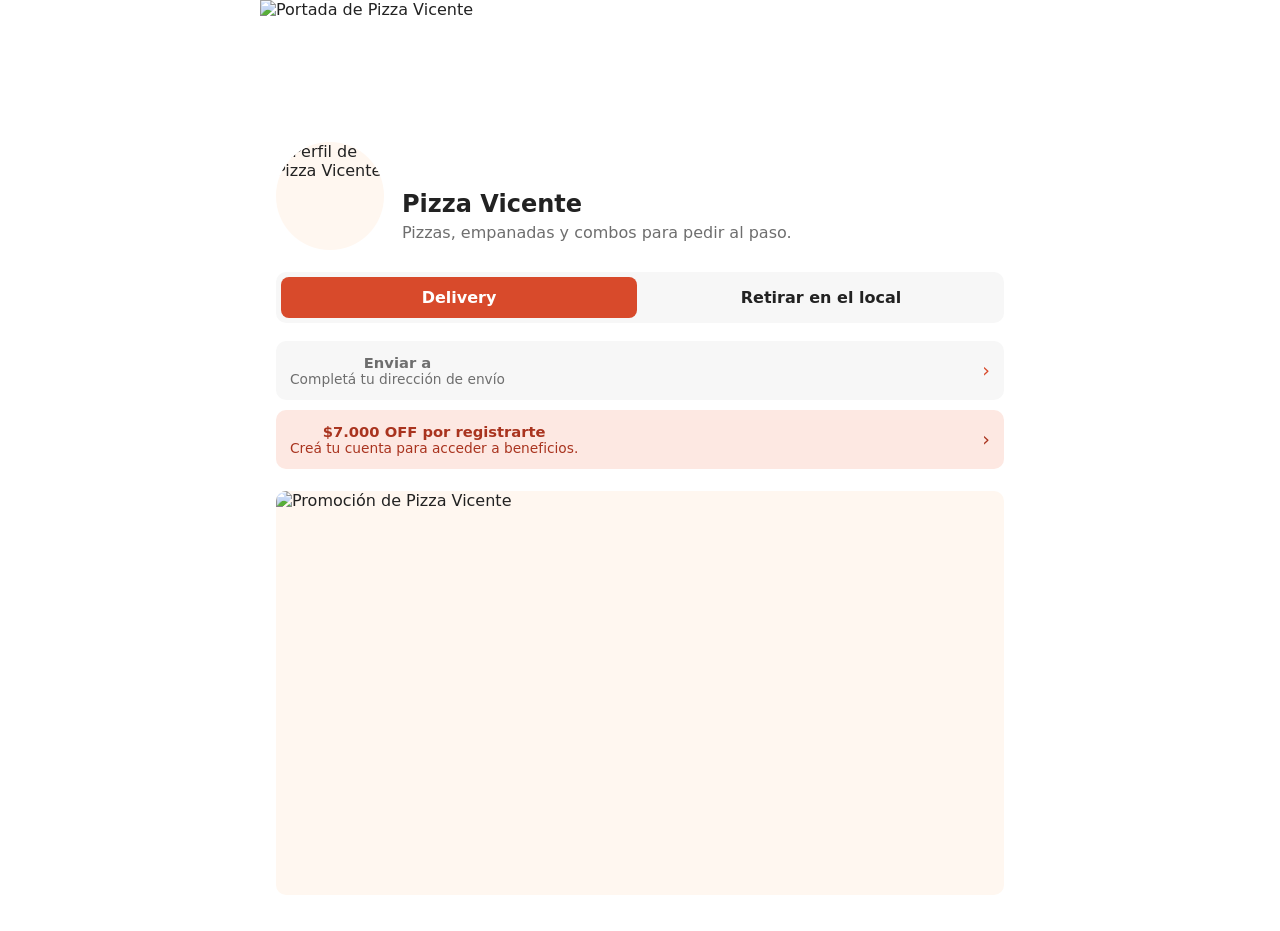
==== index.html @ 67f1569e "feat: build Pizza Vicente home structure" ====
<!doctype html>
<html lang="es">
<head>
  <meta charset="utf-8">
  <meta name="viewport" content="width=device-width,initial-scale=1,viewport-fit=cover">
  <title>Pizza Vicente</title>
  <meta name="description" content="Pizza Vicente — pedidos online">
  <link rel="preconnect" href="https://images.unsplash.com">
  <link rel="stylesheet" href="assets/css/styles.css">
</head>
<body>
  <main class="app-shell">
    <img id="coverImage" class="cover" alt="Portada de Pizza Vicente">

    <section class="profile-block">
      <img id="profileImage" class="profile-image" alt="Perfil de Pizza Vicente">
      <div class="profile-copy">
        <h1 id="businessName">Pizza Vicente</h1>
        <p>Pizzas, empanadas y combos para pedir al paso.</p>
      </div>
    </section>

    <div class="segmented" aria-label="Modalidad del pedido">
      <button class="active" data-mode="delivery">Delivery</button>
      <button data-mode="pickup">Retirar en el local</button>
    </div>

    <section class="section info-stack">
      <button id="locationTrigger" class="info-card" type="button">
        <span>
          <strong>Enviar a</strong>
          <span id="locationLabel">Completá tu dirección de envío</span>
        </span>
        <span class="arrow">›</span>
      </button>

      <button id="registerTrigger" class="info-card promo" type="button">
        <span>
          <strong id="registerBenefit">$7.000 OFF por registrarte</strong>
          <span>Creá tu cuenta para acceder a beneficios.</span>
        </span>
        <span class="arrow">›</span>
      </button>
    </section>

    <div class="banner-wrap">
      <img id="promoBanner" class="banner" alt="Promoción de Pizza Vicente">
    </div>

    <nav class="tabs-wrap" aria-label="Categorías">
      <div id="tabs" class="tabs"></div>
    </nav>

    <div id="tabPanels"></div>
  </main>

  <div id="locationSheet" class="sheet" role="dialog" aria-modal="true" aria-labelledby="locationTitle">
    <div class="sheet-panel">
      <div class="close-row">
        <div>
          <h2 id="locationTitle">Ubicación necesaria</h2>
          <p class="muted">Ingresá tu código postal y dirección.</p>
        </div>
        <button class="close-button" data-close="locationSheet" aria-label="Cerrar">×</button>
      </div>
      <div class="sheet-grid">
        <div class="field">
          <label for="postalCode">Código postal</label>
          <input id="postalCode" inputmode="numeric" autocomplete="postal-code" placeholder="Ej. 1425">
        </div>
        <div class="field">
          <label for="address">Dirección</label>
          <input id="address" autocomplete="street-address" placeholder="Ej. Av. Santa Fe 3253">
        </div>
      </div>
      <button id="useAddress" class="button" type="button">Utilizar dirección</button>
    </div>
  </div>

  <div id="registerSheet" class="sheet" role="dialog" aria-modal="true" aria-labelledby="registerTitle">
    <div class="sheet-panel">
      <div class="close-row">
        <div>
          <h2 id="registerTitle">Registrate</h2>
          <p class="muted">La conexión real de cuenta se incorporará con Shopify.</p>
        </div>
        <button class="close-button" data-close="registerSheet" aria-label="Cerrar">×</button>
      </div>
      <p>La V1 conserva este punto de entrada para que la autenticación futura pueda enchufarse sin rediseñar la página.</p>
      <button class="button" type="button" data-close="registerSheet">Entendido</button>
    </div>
  </div>

  <div id="toast" class="toast" role="status"></div>

  <script type="module" src="assets/js/home.js"></script>
</body>
</html>
---- assets/css/styles.css ----
:root {
  --pizza: #d84a2b;
  --pizza-dark: #a9341f;
  --cheese: #f4b942;
  --cream: #fff7f0;
  --tomato-soft: #fde8e2;
  --ink: #222222;
  --muted: #6e6e6e;
  --surface: #f7f7f7;
  --white: #ffffff;
  --radius: 10px;
  --content: 760px;
}

* { box-sizing: border-box; }
html { scroll-behavior: smooth; }
body {
  margin: 0;
  background: var(--white);
  color: var(--ink);
  font-family: Inter, ui-sans-serif, system-ui, -apple-system, BlinkMacSystemFont, "Segoe UI", sans-serif;
}
button, input, textarea, select { font: inherit; }
button { cursor: pointer; }
a { color: inherit; text-decoration: none; }
img { display: block; width: 100%; }

.app-shell {
  width: min(100%, var(--content));
  margin: 0 auto;
  min-height: 100vh;
  background: var(--white);
}
.section { padding: 18px 16px; }
.section-title { margin: 0 0 12px; font-size: 1.15rem; }
.muted { color: var(--muted); }

.cover {
  height: 20vh;
  min-height: 150px;
  max-height: 220px;
  object-fit: cover;
}
.profile-block {
  position: relative;
  padding: 0 16px 10px;
}
.profile-image {
  width: 108px;
  height: 108px;
  border-radius: 50%;
  object-fit: cover;
  margin-top: -54px;
  background: var(--cream);
}
.profile-copy { padding-top: 10px; }
.profile-copy h1 { margin: 0; font-size: 1.5rem; }
.profile-copy p { margin: 5px 0 0; color: var(--muted); }

.segmented {
  display: grid;
  grid-template-columns: 1fr 1fr;
  gap: 6px;
  background: var(--surface);
  border-radius: var(--radius);
  padding: 5px;
  margin: 12px 16px 0;
}
.segmented button {
  border: 0;
  border-radius: 8px;
  padding: 11px 12px;
  background: transparent;
  color: var(--ink);
  font-weight: 700;
}
.segmented button.active { background: var(--pizza); color: white; }

.info-stack { display: grid; gap: 10px; }
.info-card,
.catalog-card,
.compact-card,
.upsell-card,
.scheduler,
.note-box,
.sticky-card,
.banner,
.sheet-panel,
.modal-panel {
  border: 0;
  box-shadow: none;
  border-radius: var(--radius);
}
.info-card {
  display: flex;
  align-items: center;
  justify-content: space-between;
  gap: 14px;
  background: var(--surface);
  padding: 13px 14px;
}
.info-card strong { display: block; font-size: .92rem; }
.info-card span { color: var(--muted); font-size: .86rem; }
.info-card .arrow { color: var(--pizza); font-size: 1.2rem; }
.info-card.promo { background: var(--tomato-soft); }
.info-card.promo span { color: var(--pizza-dark); }

.banner-wrap { padding: 4px 16px 18px; }
.banner {
  aspect-ratio: 1080 / 600;
  object-fit: cover;
  background: var(--cream);
}

.tabs-wrap {
  position: sticky;
  top: 0;
  z-index: 20;
  background: rgba(255,255,255,.96);
  padding: 10px 0 8px;
}
.tabs {
  display: flex;
  overflow-x: auto;
  gap: 8px;
  padding: 0 16px;
  scrollbar-width: none;
}
.tabs::-webkit-scrollbar,
.horizontal-cards::-webkit-scrollbar { display: none; }
.tab-button {
  flex: 0 0 auto;
  border: 0;
  border-radius: 999px;
  padding: 9px 14px;
  background: var(--surface);
  font-weight: 700;
}
.tab-button.active { background: var(--pizza); color: white; }
.tab-panel { display: none; padding: 8px 0 26px; }
.tab-panel.active { display: block; }

.horizontal-cards {
  display: flex;
  gap: 12px;
  overflow-x: auto;
  padding: 0 16px 4px;
  scroll-snap-type: x mandatory;
  scrollbar-width: none;
}
.catalog-card {
  flex: 0 0 74%;
  scroll-snap-align: start;
  overflow: hidden;
  background: var(--cream);
}
.catalog-card img { aspect-ratio: 4/3; object-fit: cover; }
.catalog-card-body { padding: 13px; }
.catalog-card h3 { margin: 0 0 4px; font-size: 1rem; }
.catalog-card p { margin: 0; color: var(--muted); font-size: .86rem; min-height: 38px; }
.card-bottom {
  display: flex;
  justify-content: space-between;
  align-items: end;
  gap: 10px;
  margin-top: 12px;
}
.price-stack strong { display: block; }
.price-stack del { color: var(--muted); font-size: .78rem; }
.delivery-hint { color: var(--pizza-dark); font-size: .76rem; margin-top: 7px; }

.compact-list { display: grid; gap: 10px; padding: 0 16px; }
.compact-card,
.upsell-card {
  display: grid;
  grid-template-columns: 86px 1fr auto;
  align-items: center;
  gap: 12px;
  background: var(--surface);
  padding: 10px;
}
.compact-card img { width: 86px; height: 86px; object-fit: cover; border-radius: 8px; }
.compact-card h3,
.upsell-card h3 { margin: 0 0 4px; font-size: .95rem; }
.compact-card p,
.upsell-card p { margin: 0; color: var(--muted); font-size: .79rem; }
.compact-price { margin-top: 6px; font-weight: 800; }

.button,
.icon-button {
  border: 0;
  background: var(--pizza);
  color: white;
  font-weight: 800;
}
.button { border-radius: var(--radius); padding: 12px 16px; }
.button.secondary { background: var(--ink); }
.button.ghost { background: var(--surface); color: var(--ink); }
.icon-button {
  width: 38px;
  height: 38px;
  border-radius: 50%;
  font-size: 1.2rem;
  display: grid;
  place-items: center;
}

.badges { display: flex; flex-wrap: wrap; gap: 7px; margin: 10px 0; }
.badge {
  display: inline-flex;
  align-items: center;
  min-height: 26px;
  border-radius: 999px;
  padding: 5px 9px;
  background: var(--cheese);
  color: #3c2a04;
  font-size: .7rem;
  font-weight: 900;
}
.badge:nth-child(even) { background: var(--pizza); color: white; }

.product-page { padding-bottom: 138px; }
.hero-gallery { position: relative; overflow: hidden; background: var(--cream); }
.hero-track { display: flex; transition: transform .25s ease; }
.hero-track img {
  flex: 0 0 100%;
  width: 100%;
  height: min(43vh, 430px);
  object-fit: cover;
}
.gallery-dots {
  position: absolute;
  left: 50%;
  bottom: 12px;
  transform: translateX(-50%);
  display: flex;
  gap: 6px;
}
.gallery-dot { width: 8px; height: 8px; border: 0; padding: 0; border-radius: 50%; background: rgba(255,255,255,.55); }
.gallery-dot.active { background: white; }
.product-head h1 { margin: 0; font-size: 1.6rem; }
.product-head .lead { margin: 6px 0; color: var(--muted); }
.product-price { font-size: 1.25rem; font-weight: 900; margin-top: 10px; }

.scheduler { background: var(--cream); padding: 14px; }
.scheduler-grid { display: grid; grid-template-columns: 1fr 1fr; gap: 10px; margin-top: 10px; }
.field label { display: block; font-size: .76rem; color: var(--muted); margin-bottom: 5px; }
.field select,
.field input,
.note-box textarea,
.sheet-panel input {
  width: 100%;
  border: 0;
  background: white;
  border-radius: 8px;
  padding: 12px;
  color: var(--ink);
  outline: none;
}
.scheduler-note { color: var(--pizza-dark); font-weight: 700; font-size: .83rem; }

.upsell-list { display: grid; gap: 9px; }
.upsell-card { grid-template-columns: 1fr auto; background: var(--surface); }
.upsell-card.highlight { background: var(--tomato-soft); }
.upsell-actions { display: flex; gap: 6px; align-items: center; }
.upsell-actions .button { padding: 9px 11px; }
.note-box { background: var(--surface); padding: 12px; }
.note-box textarea { min-height: 86px; resize: vertical; }

.sticky-summary {
  position: fixed;
  left: 50%;
  bottom: 0;
  transform: translateX(-50%);
  width: min(100%, var(--content));
  z-index: 30;
  background: white;
  padding: 10px 12px max(10px, env(safe-area-inset-bottom));
}
.sticky-card { background: var(--cream); padding: 11px; }
.sticky-top { display: flex; justify-content: space-between; gap: 10px; align-items: start; }
.sticky-title { font-weight: 900; font-size: .9rem; }
.sticky-line { color: var(--muted); font-size: .78rem; white-space: nowrap; overflow: hidden; text-overflow: ellipsis; max-width: 75%; }
.sticky-actions { display: grid; grid-template-columns: 42px 42px 1fr; gap: 7px; margin-top: 9px; }
.sticky-actions .button { padding: 10px 8px; }

.sheet,
.modal {
  position: fixed;
  inset: 0;
  z-index: 50;
  display: none;
  background: rgba(0,0,0,.38);
}
.sheet.open,
.modal.open { display: flex; }
.sheet { align-items: end; }
.modal { align-items: center; justify-content: center; padding: 18px; }
.sheet-panel {
  width: min(100%, var(--content));
  margin: 0 auto;
  background: white;
  border-radius: 18px 18px 0 0;
  padding: 18px 16px max(18px, env(safe-area-inset-bottom));
  max-height: 82vh;
  overflow-y: auto;
}
.sheet-panel h2,
.modal-panel h2 { margin: 0 0 8px; }
.sheet-grid { display: grid; gap: 10px; margin: 14px 0; }
.modal-panel { width: min(100%, 420px); background: white; padding: 18px; }
.modal-actions { display: flex; justify-content: end; gap: 8px; margin-top: 16px; }
.close-row { display: flex; justify-content: space-between; align-items: center; }
.close-button { border: 0; background: var(--surface); width: 34px; height: 34px; border-radius: 50%; }

.toast {
  position: fixed;
  left: 50%;
  bottom: 112px;
  transform: translateX(-50%) translateY(10px);
  background: var(--ink);
  color: white;
  border-radius: 999px;
  padding: 9px 13px;
  font-size: .8rem;
  opacity: 0;
  pointer-events: none;
  transition: .2s ease;
  z-index: 60;
}
.toast.show { opacity: 1; transform: translateX(-50%) translateY(0); }

@media (min-width: 720px) {
  .profile-block { display: flex; gap: 18px; align-items: end; }
  .profile-copy { padding-bottom: 8px; }
  .catalog-card { flex-basis: 58%; }
  .compact-list { grid-template-columns: 1fr 1fr; }
  .product-page .section { padding-left: 24px; padding-right: 24px; }
}
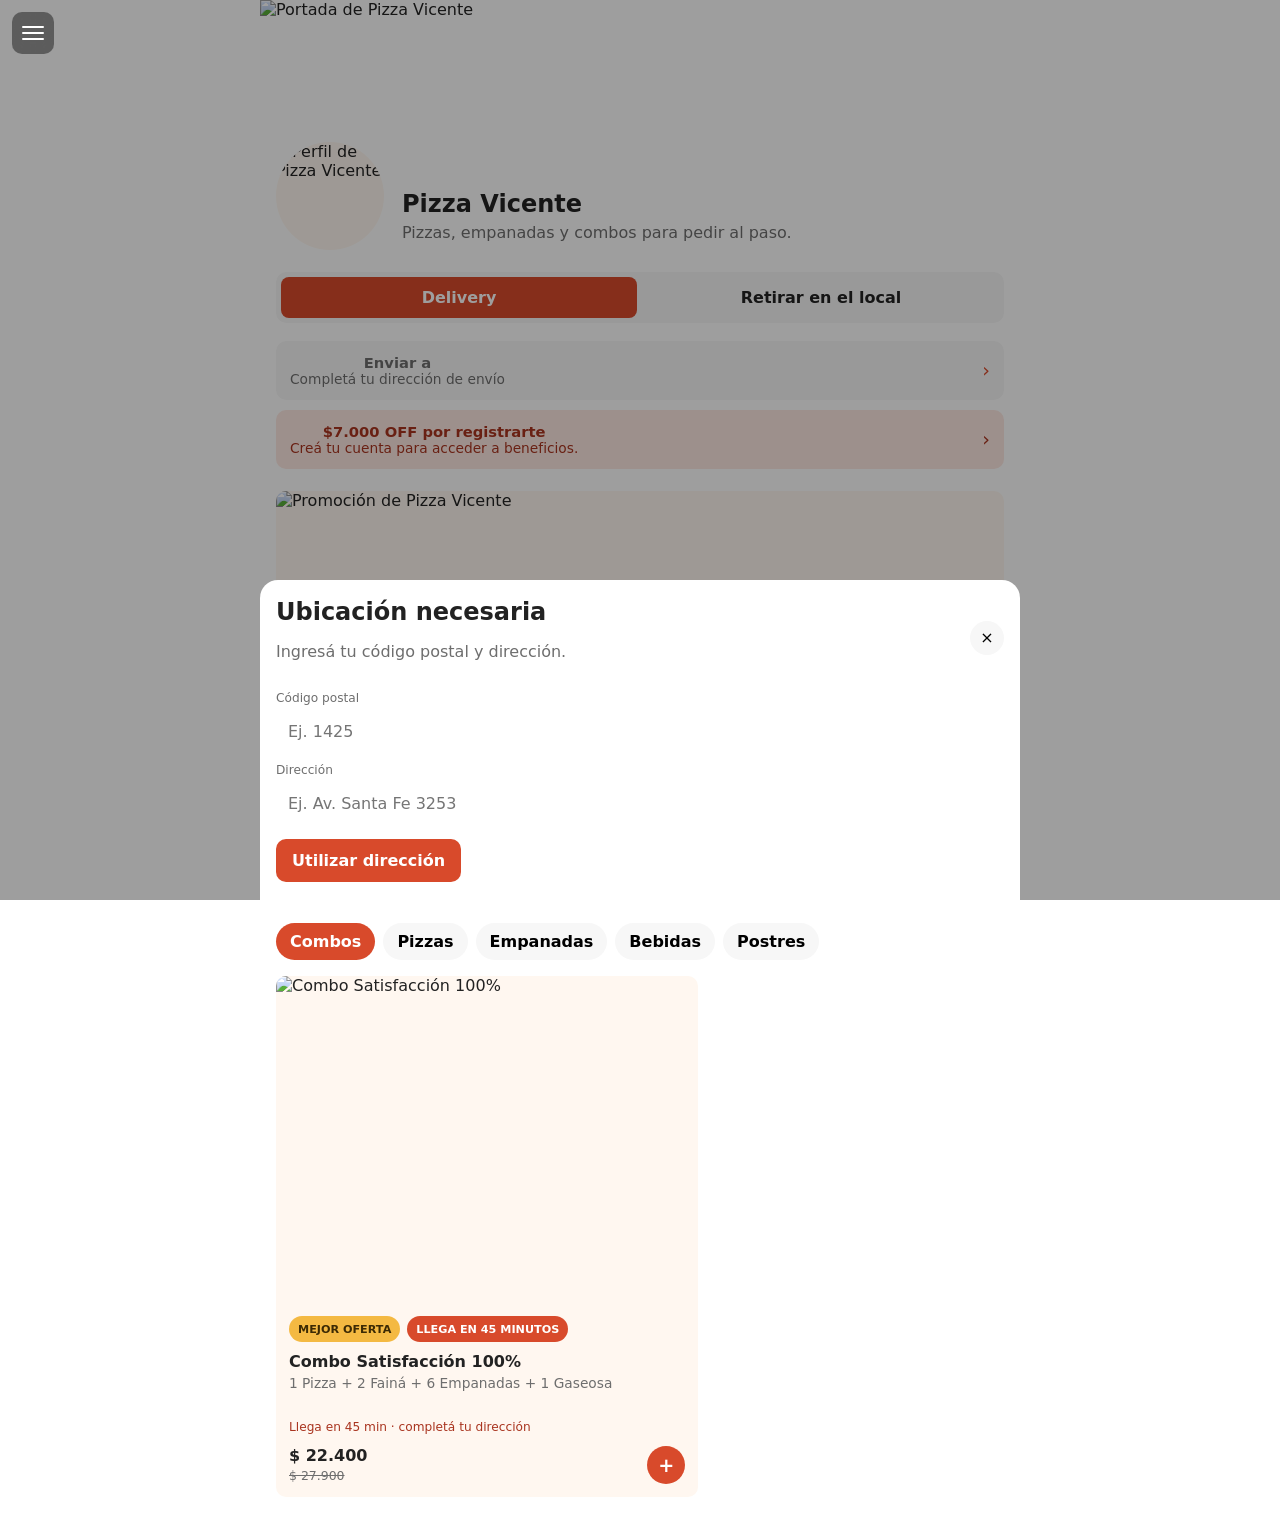
==== commit ce63f1b9: "feat: add floating navigation menu to home" ====
--- a/index.html
+++ b/index.html
@@ -7,8 +7,24 @@
   <meta name="description" content="Pizza Vicente — pedidos online">
   <link rel="preconnect" href="https://images.unsplash.com">
   <link rel="stylesheet" href="assets/css/styles.css">
+  <link rel="stylesheet" href="assets/css/menu.css">
 </head>
 <body>
+  <button id="menuToggle" class="menu-toggle" type="button" aria-label="Abrir menú" aria-expanded="false" aria-controls="siteMenu">
+    <span></span><span></span><span></span>
+  </button>
+  <div id="menuOverlay" class="menu-overlay"></div>
+  <aside id="siteMenu" class="menu-drawer" aria-hidden="true">
+    <div class="menu-brand">Pizza Vicente</div>
+    <nav class="menu-nav" aria-label="Menú principal">
+      <a class="menu-link" href="index.html" aria-current="page"><span>Inicio</span><span class="menu-arrow">›</span></a>
+      <a class="menu-link" href="index.html#tabs"><span>Comidas</span><span class="menu-arrow">›</span></a>
+      <a class="menu-link" href="seguimiento.html"><span>Seguir pedido</span><span class="menu-arrow">›</span></a>
+      <a class="menu-link" href="#" data-menu-placeholder="Soporte"><span>Soporte</span><span class="menu-arrow">›</span></a>
+    </nav>
+    <p class="menu-footnote">Navegación V1. Las conexiones de cuenta, logística y soporte se incorporarán en las siguientes etapas.</p>
+  </aside>
+
   <main class="app-shell">
     <img id="coverImage" class="cover" alt="Portada de Pizza Vicente">
 
@@ -94,5 +110,6 @@
   <div id="toast" class="toast" role="status"></div>
 
   <script type="module" src="assets/js/home.js"></script>
+  <script type="module" src="assets/js/menu.js"></script>
 </body>
 </html>
--- a/assets/css/menu.css
+++ b/assets/css/menu.css
@@ -0,0 +1,116 @@
+.menu-toggle {
+  position: fixed;
+  top: max(12px, env(safe-area-inset-top));
+  left: 12px;
+  z-index: 110;
+  width: 42px;
+  height: 42px;
+  padding: 10px;
+  border: 0;
+  border-radius: 10px;
+  background: rgba(34, 34, 34, .52);
+  display: grid;
+  align-content: center;
+  gap: 4px;
+  backdrop-filter: blur(8px);
+  -webkit-backdrop-filter: blur(8px);
+}
+
+.menu-toggle span {
+  display: block;
+  width: 100%;
+  height: 2px;
+  border-radius: 999px;
+  background: #fff;
+}
+
+.menu-overlay {
+  position: fixed;
+  inset: 0;
+  z-index: 100;
+  background: rgba(0, 0, 0, .34);
+  opacity: 0;
+  pointer-events: none;
+  transition: opacity .2s ease;
+}
+
+.menu-drawer {
+  position: fixed;
+  inset: 0 auto 0 0;
+  z-index: 105;
+  width: min(82vw, 310px);
+  padding: max(72px, calc(env(safe-area-inset-top) + 68px)) 16px 24px;
+  background: #fff;
+  transform: translateX(-100%);
+  transition: transform .22s ease;
+  display: flex;
+  flex-direction: column;
+}
+
+.menu-overlay.open {
+  opacity: 1;
+  pointer-events: auto;
+}
+
+.menu-drawer.open { transform: translateX(0); }
+
+.menu-brand {
+  margin: 0 0 20px;
+  font-size: 1.15rem;
+  font-weight: 900;
+}
+
+.menu-nav {
+  display: grid;
+  gap: 6px;
+}
+
+.menu-link {
+  display: flex;
+  align-items: center;
+  justify-content: space-between;
+  min-height: 48px;
+  padding: 0 13px;
+  border-radius: 10px;
+  background: #f7f7f7;
+  font-weight: 800;
+}
+
+.menu-link[aria-current="page"] {
+  background: #fde8e2;
+  color: #a9341f;
+}
+
+.menu-link .menu-arrow {
+  color: #d84a2b;
+  font-size: 1.1rem;
+}
+
+.menu-footnote {
+  margin-top: auto;
+  color: #6e6e6e;
+  font-size: .76rem;
+  line-height: 1.4;
+}
+
+.menu-feedback {
+  position: fixed;
+  left: 50%;
+  bottom: max(20px, env(safe-area-inset-bottom));
+  z-index: 130;
+  transform: translateX(-50%) translateY(10px);
+  background: #222;
+  color: #fff;
+  border-radius: 999px;
+  padding: 9px 13px;
+  font-size: .8rem;
+  opacity: 0;
+  pointer-events: none;
+  transition: .2s ease;
+  white-space: nowrap;
+}
+
+.menu-feedback.show {
+  opacity: 1;
+  transform: translateX(-50%) translateY(0);
+}
